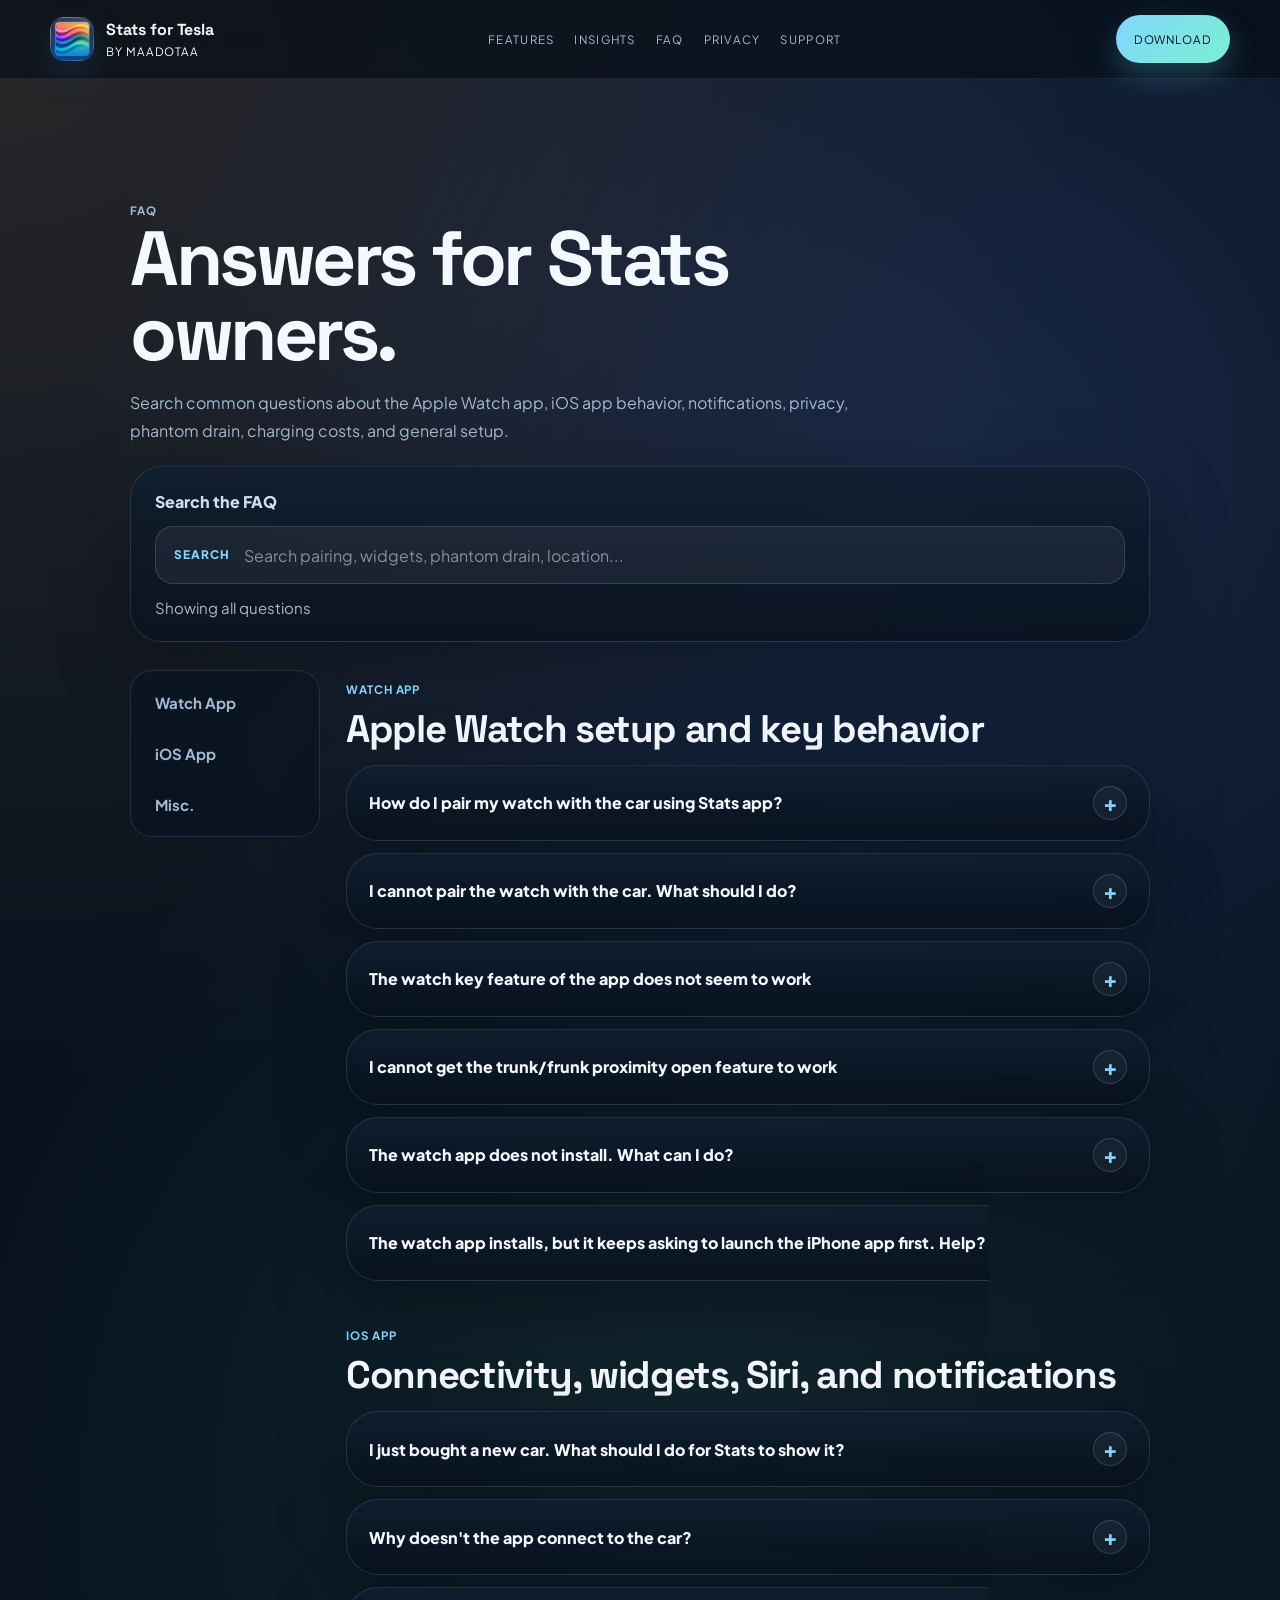
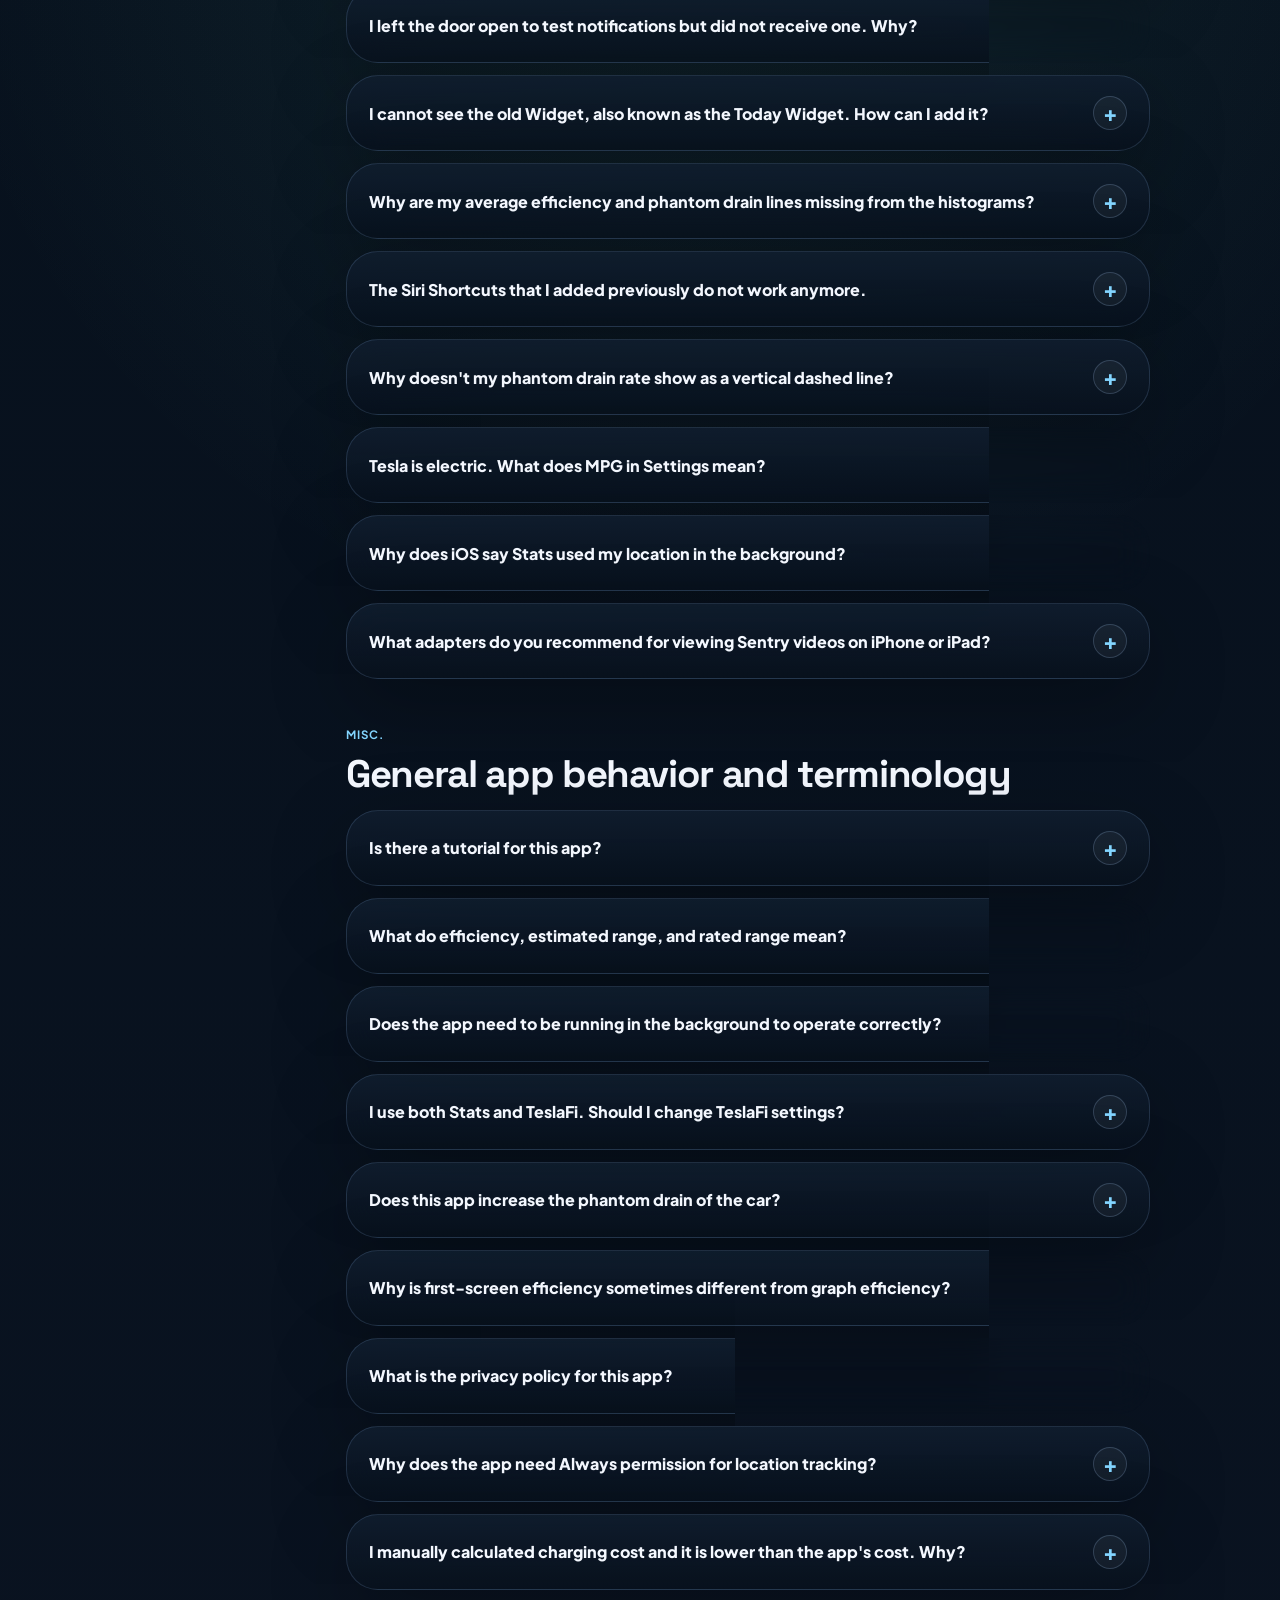
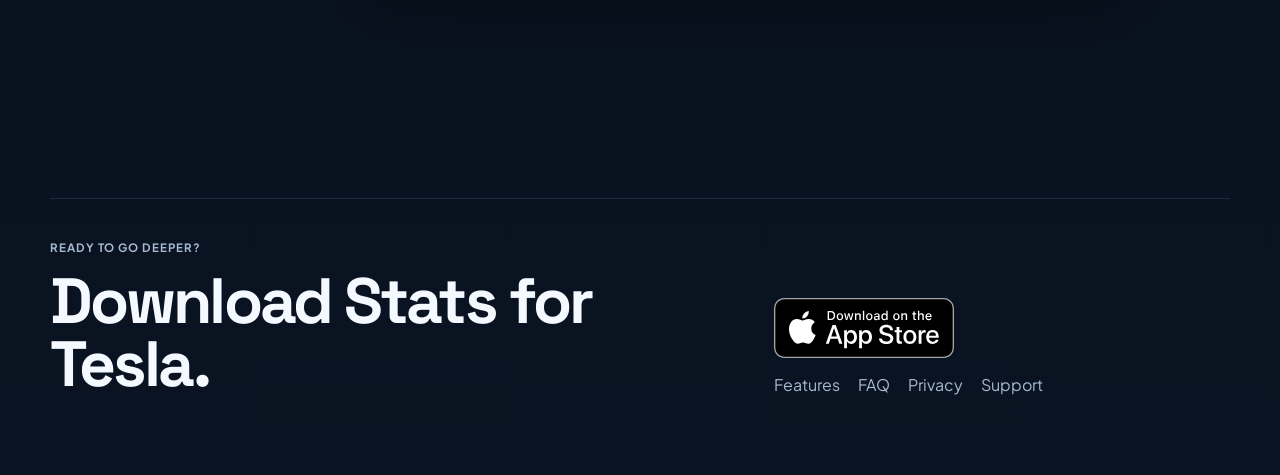
==== faq/index.html @ 4f445f71 "faq" ====
<!DOCTYPE html>
<html lang="en">
<head>
  <meta charset="UTF-8">
  <meta name="viewport" content="width=device-width, initial-scale=1.0">
  <title>Stats for Tesla | FAQ</title>
  <meta name="description" content="Search frequently asked questions for Stats for Tesla, including Apple Watch pairing, iOS app behavior, notifications, privacy, phantom drain, and charging calculations.">
  <meta name="theme-color" content="#09111f">
  <meta property="og:title" content="Stats for Tesla FAQ">
  <meta property="og:description" content="Answers to common questions about Stats for Tesla.">
  <meta property="og:type" content="website">
  <meta property="og:image" content="/assets/icons/app-icon-1024.png">
  <meta property="og:url" content="https://www.getstatsapp.com/faq/">
  <link rel="preconnect" href="https://fonts.googleapis.com">
  <link rel="preconnect" href="https://fonts.gstatic.com" crossorigin>
  <link href="https://fonts.googleapis.com/css2?family=Plus+Jakarta+Sans:wght@400;500;600;700;800&family=Space+Grotesk:wght@500;700&display=swap" rel="stylesheet">
  <link rel="icon" href="/favicon.ico?v=20260420" sizes="any">
  <link rel="shortcut icon" href="/favicon.ico?v=20260420" type="image/x-icon">
  <link rel="icon" type="image/png" sizes="32x32" href="/favicon-32x32.png?v=20260420">
  <link rel="apple-touch-icon" href="/apple-touch-icon.png?v=20260420">
  <link rel="manifest" href="/site.webmanifest">
  <link rel="stylesheet" href="/styles.css">
</head>
<body>
  <a class="skip-link" href="#main">Skip to content</a>

  <header class="site-header">
    <div class="container header-inner">
      <a class="brand" href="/" aria-label="Stats for Tesla home">
        <img src="/assets/icons/app-icon-1024.png" alt="Stats for Tesla app icon" width="44" height="44">
        <span>
          <strong>Stats for Tesla</strong>
          <small>by Maadotaa</small>
        </span>
      </a>

      <nav class="site-nav" aria-label="Primary">
        <a href="/#features">Features</a>
        <a href="/#insights">Insights</a>
        <a href="/faq/" aria-current="page">FAQ</a>
        <a href="/privacy/">Privacy</a>
        <a href="/support/">Support</a>
      </nav>

      <a class="download-chip" href="https://itunes.apple.com/app/id1191100729" target="_blank" rel="noreferrer">
        Download
      </a>
    </div>
  </header>

  <main class="subpage-main faq-page" id="main">
    <section class="section section-compact">
      <div class="container narrow">
        <div class="subpage-hero faq-hero reveal">
          <p class="eyebrow">FAQ</p>
          <h1>Answers for Stats owners.</h1>
          <p>Search common questions about the Apple Watch app, iOS app behavior, notifications, privacy, phantom drain, charging costs, and general setup.</p>
        </div>

        <section class="faq-search-card glass-card reveal" aria-label="Search frequently asked questions">
          <label class="faq-search-label" for="faq-search">Search the FAQ</label>
          <div class="faq-search-field">
            <span aria-hidden="true">Search</span>
            <input id="faq-search" type="search" placeholder="Search pairing, widgets, phantom drain, location..." autocomplete="off">
          </div>
          <p class="faq-search-status" data-faq-status aria-live="polite">Showing all questions</p>
        </section>

        <div class="faq-layout">
          <aside class="faq-categories reveal" aria-label="FAQ categories">
            <a href="#watch-app">Watch App</a>
            <a href="#ios-app">iOS App</a>
            <a href="#misc">Misc.</a>
          </aside>

          <div class="faq-sections">
            <section class="faq-section reveal" id="watch-app" data-faq-section>
              <div class="faq-section-heading">
                <p class="eyebrow">Watch App</p>
                <h2>Apple Watch setup and key behavior</h2>
              </div>

              <article class="faq-item glass-card" data-faq-item>
                <button class="faq-question" type="button" aria-expanded="false">
                  <span>How do I pair my watch with the car using Stats app?</span>
                </button>
                <div class="faq-answer">
                  <ol>
                    <li>Launch Stats app on your watch.</li>
                    <li>Select your car on the screen that shows your car image.</li>
                    <li>Tap <strong>WatchKey Settings</strong>.</li>
                    <li>Tap <strong>Pair Watch With Car</strong>.</li>
                    <li>Follow the instructions on your watch. It will ask you to tap the Key Card.</li>
                    <li>Confirm the pairing on the car console.</li>
                  </ol>
                  <p>If pairing is successful, you should see a Bluetooth icon at the top of the control screen on your watch. Once paired, the watch can unlock the car and let you drive it when you pull the door handle.</p>
                  <p>If you see <strong>Bluetooth unsupported</strong> while pairing, restart your watch and tap <strong>Pair Watch With Car</strong> again.</p>
                </div>
              </article>

              <article class="faq-item glass-card" data-faq-item>
                <button class="faq-question" type="button" aria-expanded="false">
                  <span>I cannot pair the watch with the car. What should I do?</span>
                </button>
                <div class="faq-answer">
                  <p>Tap <strong>Watch Key Settings</strong>. If you see <strong>Bluetooth unsupported</strong>, restart the watch, then tap <strong>Pair Watch With Car</strong> and follow the watch instructions to complete pairing.</p>
                </div>
              </article>

              <article class="faq-item glass-card" data-faq-item>
                <button class="faq-question" type="button" aria-expanded="false">
                  <span>The watch key feature of the app does not seem to work</span>
                </button>
                <div class="faq-answer">
                  <p>If you do not see the Bluetooth icon at the top of the watch control screen, try these steps and stop once the icon appears:</p>
                  <ol>
                    <li>Remove the app from the background on your watch, then launch it again. To remove it from the background, double-click the Digital Crown and swipe left on the app.</li>
                    <li>Restart the watch.</li>
                    <li>If the Bluetooth icon still does not appear, unpair the watch from the car and pair it again. Remove the key associated with the watch before attempting to pair again.</li>
                  </ol>
                </div>
              </article>

              <article class="faq-item glass-card" data-faq-item>
                <button class="faq-question" type="button" aria-expanded="false">
                  <span>I cannot get the trunk/frunk proximity open feature to work</span>
                </button>
                <div class="faq-answer">
                  <p>First, make sure the watch is paired with the car properly. If they are paired, you should see a Bluetooth icon at the top of the watch control screen.</p>
                  <p>If you do not see the Bluetooth icon, restart your watch and try again. If the icon still does not show up, pair the watch again using the instructions in this FAQ.</p>
                  <p>Once you see the Bluetooth icon, add the trunk/frunk proximity complication to your watch face.</p>
                  <p>To test the feature, lock the car and move about 15 to 20 feet away. Tap the complication, then approach the car. The trunk or frunk should open when you get close.</p>
                </div>
              </article>

              <article class="faq-item glass-card" data-faq-item>
                <button class="faq-question" type="button" aria-expanded="false">
                  <span>The watch app does not install. What can I do?</span>
                </button>
                <div class="faq-answer">
                  <p>The watch app requires at least watchOS 9.</p>
                  <p>If you are running watchOS 9 or higher and the Stats watch app does not show up in the list of apps in the Watch app on your iPhone, restart your iPhone and try again.</p>
                </div>
              </article>

              <article class="faq-item glass-card" data-faq-item>
                <button class="faq-question" type="button" aria-expanded="false">
                  <span>The watch app installs, but it keeps asking to launch the iPhone app first. Help?</span>
                </button>
                <div class="faq-answer">
                  <p>Perform these actions in order:</p>
                  <ol>
                    <li>Restart the iPhone.</li>
                    <li>Delete the app from iPhone.</li>
                    <li>Install the app from the App Store.</li>
                    <li>Launch the app on iPhone and wait for it to connect to the car.</li>
                    <li>Wait for the app icon to show up on the watch, then tap it to launch the watch app.</li>
                    <li>If the watch says <strong>Launch the app on iPhone...</strong>, remove the iPhone app from the background and relaunch it.</li>
                    <li>Wait for the watch to connect to the car and show your car name, range, and state of charge.</li>
                    <li>Add complications if desired.</li>
                  </ol>
                </div>
              </article>
            </section>

            <section class="faq-section reveal" id="ios-app" data-faq-section>
              <div class="faq-section-heading">
                <p class="eyebrow">iOS App</p>
                <h2>Connectivity, widgets, Siri, and notifications</h2>
              </div>

              <article class="faq-item glass-card" data-faq-item>
                <button class="faq-question" type="button" aria-expanded="false">
                  <span>I just bought a new car. What should I do for Stats to show it?</span>
                </button>
                <div class="faq-answer">
                  <p>Stats automatically picks up cars linked to your account. If Stats does not show all cars in your account but the Tesla app does, log out from Stats in the Settings tab, then log back in.</p>
                  <p>If you sold your old car, you can remove it from your Tesla account by visiting Tesla's website.</p>
                </div>
              </article>

              <article class="faq-item glass-card" data-faq-item>
                <button class="faq-question" type="button" aria-expanded="false">
                  <span>Why doesn't the app connect to the car?</span>
                </button>
                <div class="faq-answer">
                  <p>First verify that the Tesla app can connect to the car.</p>
                  <p>If the Tesla app cannot connect either, verify that the car has internet connectivity. Rebooting the car typically fixes the issue when the car does not have internet connectivity.</p>
                  <p>If the Tesla app can connect but Stats cannot, log out from Stats in the Settings tab, then log back in.</p>
                </div>
              </article>

              <article class="faq-item glass-card" data-faq-item>
                <button class="faq-question" type="button" aria-expanded="false">
                  <span>I left the door open to test notifications but did not receive one. Why?</span>
                </button>
                <div class="faq-answer">
                  <p>The app checks doors and trunks when you arrive somewhere and periodically after that, roughly every 30 minutes. Notifications are issued only if you are not in the car.</p>
                  <p>For example, if you open a door while the car is parked in your garage, you may not receive a notification immediately. The same applies to unlock notifications.</p>
                  <p>Make sure location permission is set to <strong>Always</strong> for Stats in the Settings app. This allows the app to detect arrival events.</p>
                </div>
              </article>

              <article class="faq-item glass-card" data-faq-item>
                <button class="faq-question" type="button" aria-expanded="false">
                  <span>I cannot see the old Widget, also known as the Today Widget. How can I add it?</span>
                </button>
                <div class="faq-answer">
                  <p>Add the Today Widget associated with Stats. If the Stats Widget does not show up in the list, reboot your iPhone. If it still does not show up, delete and reinstall the app.</p>
                  <p>Your data will be preserved, but you may need to re-enter settings such as the price of electricity.</p>
                </div>
              </article>

              <article class="faq-item glass-card" data-faq-item>
                <button class="faq-question" type="button" aria-expanded="false">
                  <span>Why are my average efficiency and phantom drain lines missing from the histograms?</span>
                </button>
                <div class="faq-answer">
                  <p>To compute a meaningful average for efficiency and phantom drain rate, the app needs at least 10 data points. Once enough data has been collected, the vertical lines on the histograms will show up automatically.</p>
                  <p>Also make sure the related setting switch in the app is enabled.</p>
                </div>
              </article>

              <article class="faq-item glass-card" data-faq-item>
                <button class="faq-question" type="button" aria-expanded="false">
                  <span>The Siri Shortcuts that I added previously do not work anymore.</span>
                </button>
                <div class="faq-answer">
                  <p>Delete the Siri Shortcuts associated with Stats and add them again. Use the Shortcuts app to remove existing shortcuts.</p>
                </div>
              </article>

              <article class="faq-item glass-card" data-faq-item>
                <button class="faq-question" type="button" aria-expanded="false">
                  <span>Why doesn't my phantom drain rate show as a vertical dashed line?</span>
                </button>
                <div class="faq-answer">
                  <p>The vertical dashed line representing your average phantom drain rate appears automatically once the app has collected at least 10 phantom-drain data points.</p>
                </div>
              </article>

              <article class="faq-item glass-card" data-faq-item>
                <button class="faq-question" type="button" aria-expanded="false">
                  <span>Tesla is electric. What does MPG in Settings mean?</span>
                </button>
                <div class="faq-answer">
                  <p>The MPG value and price of gas entered in Settings are used only to compute cost savings in the first bar chart on the second tab of the app.</p>
                  <p>For each charging session, Stats estimates the difference between the cost of adding equivalent range to your Tesla and to a gas car with the MPG you specify.</p>
                </div>
              </article>

              <article class="faq-item glass-card" data-faq-item>
                <button class="faq-question" type="button" aria-expanded="false">
                  <span>Why does iOS say Stats used my location in the background?</span>
                </button>
                <div class="faq-answer">
                  <p>Stats uses iOS arrival detection to check door and trunk status shortly after you arrive somewhere. This requires the <strong>Always Allow</strong> location permission.</p>
                  <p>This has virtually no impact on iPhone battery consumption, and your actual location is not stored anywhere: not on a server and not even on your phone.</p>
                </div>
              </article>

              <article class="faq-item glass-card" data-faq-item>
                <button class="faq-question" type="button" aria-expanded="false">
                  <span>What adapters do you recommend for viewing Sentry videos on iPhone or iPad?</span>
                </button>
                <div class="faq-answer">
                  <p>Any USB to Lightning adapter recognized by iOS should work with the app.</p>
                  <p>If your storage device is a large SSD, it may need to be powered. In that case, an Apple Camera Adapter is recommended. You do not need external power if you are using a USB drive, SD card, or the USB drive provided by Tesla.</p>
                </div>
              </article>
            </section>

            <section class="faq-section reveal" id="misc" data-faq-section>
              <div class="faq-section-heading">
                <p class="eyebrow">Misc.</p>
                <h2>General app behavior and terminology</h2>
              </div>

              <article class="faq-item glass-card" data-faq-item>
                <button class="faq-question" type="button" aria-expanded="false">
                  <span>Is there a tutorial for this app?</span>
                </button>
                <div class="faq-answer">
                  <p>Yes. For an in-depth overview of app features, watch these videos:</p>
                  <ul>
                    <li><a href="https://youtu.be/4RrVQq24ia0" target="_blank" rel="noreferrer">Stats for Tesla overview video</a></li>
                    <li><a href="https://youtu.be/iP-u-Fy6S9k" target="_blank" rel="noreferrer">Additional Stats for Tesla tutorial</a></li>
                  </ul>
                  <p>Short videos about recent features are also available from Maadotaa.</p>
                </div>
              </article>

              <article class="faq-item glass-card" data-faq-item>
                <button class="faq-question" type="button" aria-expanded="false">
                  <span>What do efficiency, estimated range, and rated range mean?</span>
                </button>
                <div class="faq-answer">
                  <p>Rated range is the range Tesla considers typical. Estimated range is computed from your driving habits and temperature, so it is intended to be closer to the actual range you may get.</p>
                  <p>Efficiency is the ratio of estimated range to rated range. It can be greater than 100%, which simply means you drive more conservatively than Tesla's typical assumption.</p>
                </div>
              </article>

              <article class="faq-item glass-card" data-faq-item>
                <button class="faq-question" type="button" aria-expanded="false">
                  <span>Does the app need to be running in the background to operate correctly?</span>
                </button>
                <div class="faq-answer">
                  <p>No. You do not need to launch the app or keep it running in the background. When needed, iOS automatically launches the app in the background for a few seconds, then suspends it.</p>
                  <p><strong>Background App Refresh</strong> must be enabled for the app to collect data.</p>
                </div>
              </article>

              <article class="faq-item glass-card" data-faq-item>
                <button class="faq-question" type="button" aria-expanded="false">
                  <span>I use both Stats and TeslaFi. Should I change TeslaFi settings?</span>
                </button>
                <div class="faq-answer">
                  <p>In TeslaFi settings, set <strong>Idle Time Before Trying to Sleep</strong> to 10 minutes.</p>
                </div>
              </article>

              <article class="faq-item glass-card" data-faq-item>
                <button class="faq-question" type="button" aria-expanded="false">
                  <span>Does this app increase the phantom drain of the car?</span>
                </button>
                <div class="faq-answer">
                  <p>No. One of the main goals of Stats is to avoid affecting the car's range. The app was designed and tested so phantom drain remains unchanged with Stats installed.</p>
                  <p>iOS bundles background requests from apps to save iPhone battery. This can also bundle requests from the Tesla app and Stats so the car is not woken more than necessary.</p>
                  <p>The phantom-drain histogram in the app also shows that Stats users experience a low phantom drain rate.</p>
                </div>
              </article>

              <article class="faq-item glass-card" data-faq-item>
                <button class="faq-question" type="button" aria-expanded="false">
                  <span>Why is first-screen efficiency sometimes different from graph efficiency?</span>
                </button>
                <div class="faq-answer">
                  <p>The efficiency shown on the first screen is measured over about 10 miles. The efficiency values shown in the graph with orange dots are measured over 50, 200, or 500 miles.</p>
                </div>
              </article>

              <article class="faq-item glass-card" data-faq-item>
                <button class="faq-question" type="button" aria-expanded="false">
                  <span>What is the privacy policy for this app?</span>
                </button>
                <div class="faq-answer">
                  <p>You can read the privacy policy at <a href="/privacy/">getstatsapp.com/privacy</a>.</p>
                </div>
              </article>

              <article class="faq-item glass-card" data-faq-item>
                <button class="faq-question" type="button" aria-expanded="false">
                  <span>Why does the app need Always permission for location tracking?</span>
                </button>
                <div class="faq-answer">
                  <p>The <strong>Always</strong> permission lets Stats detect when you arrive at a location so it can check door and trunk status and send a notification if a door, trunk, or frunk is left open.</p>
                  <p>The <strong>Always</strong> permission does not mean the app constantly tracks your location.</p>
                </div>
              </article>

              <article class="faq-item glass-card" data-faq-item>
                <button class="faq-question" type="button" aria-expanded="false">
                  <span>I manually calculated charging cost and it is lower than the app's cost. Why?</span>
                </button>
                <div class="faq-answer">
                  <p>The app takes charger efficiency into account, around 85%. To add X kWh of energy to the car, you need to pull X divided by charger efficiency from the wall.</p>
                </div>
              </article>
            </section>
          </div>
        </div>

        <section class="faq-empty glass-card" data-faq-empty hidden>
          <h2>No matching questions</h2>
          <p>Try a broader search, or contact support and include the feature, screen, and Tesla model involved.</p>
          <a class="primary-button" href="mailto:apps@maadotaa.com?subject=need%20help%20with%20Stats%20for%20Tesla">Email Support</a>
        </section>
      </div>
    </section>
  </main>

  <footer class="site-footer">
    <div class="container footer-grid">
      <div>
        <p class="eyebrow">Ready to go deeper?</p>
        <h2>Download Stats for Tesla.</h2>
      </div>
      <div class="footer-actions">
        <a class="badge-link" href="https://itunes.apple.com/app/id1191100729" target="_blank" rel="noreferrer" aria-label="Download Stats for Tesla on the App Store">
          <img src="/assets/badges/app-store-badge.svg" alt="Download on the App Store" width="180" height="60">
        </a>
        <nav class="footer-links" aria-label="Footer">
          <a href="/#features">Features</a>
          <a href="/faq/">FAQ</a>
          <a href="/privacy/">Privacy</a>
          <a href="/support/">Support</a>
        </nav>
      </div>
    </div>
  </footer>

  <script src="/script.js"></script>
</body>
</html>
---- styles.css ----
:root {
  --bg: #07111d;
  --bg-soft: #0d1827;
  --panel: rgba(14, 26, 40, 0.76);
  --panel-strong: rgba(10, 20, 33, 0.9);
  --panel-border: rgba(154, 199, 255, 0.16);
  --text: #f4f8ff;
  --muted: #a5bad2;
  --muted-strong: #d2deee;
  --accent: #83d5ff;
  --accent-2: #79f0d0;
  --accent-3: #ffad76;
  --accent-4: #6a8dff;
  --shadow: 0 24px 80px rgba(0, 0, 0, 0.28);
  --radius-xl: 32px;
  --radius-lg: 24px;
  --radius-md: 18px;
  --container: min(1180px, calc(100vw - 40px));
}

*,
*::before,
*::after {
  box-sizing: border-box;
}

html {
  scroll-behavior: smooth;
}

body {
  margin: 0;
  min-width: 320px;
  font-family: "Plus Jakarta Sans", sans-serif;
  color: var(--text);
  background:
    radial-gradient(circle at top left, rgba(255, 175, 118, 0.14), transparent 28%),
    radial-gradient(circle at 75% 12%, rgba(105, 141, 255, 0.18), transparent 26%),
    radial-gradient(circle at 55% 40%, rgba(117, 240, 208, 0.09), transparent 34%),
    linear-gradient(180deg, #06111d 0%, #07111d 40%, #0a1321 100%);
}

img {
  max-width: 100%;
  display: block;
}

img[data-zoomable="true"] {
  cursor: zoom-in;
}

a {
  color: inherit;
  text-decoration: none;
}

button,
a {
  -webkit-tap-highlight-color: transparent;
}

.skip-link {
  position: absolute;
  left: 16px;
  top: -48px;
  z-index: 100;
  padding: 10px 14px;
  border-radius: 12px;
  background: #fff;
  color: #08111d;
}

.skip-link:focus {
  top: 16px;
}

.container {
  width: var(--container);
  margin: 0 auto;
}

.narrow {
  width: min(900px, calc(100vw - 40px));
}

.site-header {
  position: sticky;
  top: 0;
  z-index: 20;
  backdrop-filter: blur(18px);
  background: rgba(5, 12, 20, 0.62);
  border-bottom: 1px solid rgba(140, 179, 221, 0.12);
}

.header-inner {
  display: flex;
  align-items: center;
  justify-content: space-between;
  gap: 24px;
  min-height: 78px;
}

.brand {
  display: inline-flex;
  align-items: center;
  gap: 12px;
}

.brand img {
  border-radius: 14px;
  box-shadow: 0 12px 30px rgba(28, 70, 120, 0.35);
}

.brand span {
  display: grid;
  gap: 4px;
}

.brand strong {
  font-family: "Space Grotesk", sans-serif;
  font-size: 1rem;
}

.brand small,
.site-nav,
.download-chip,
.eyebrow,
.feature-kicker,
.stat-label {
  letter-spacing: 0.08em;
  text-transform: uppercase;
}

.brand small,
.site-nav a,
.download-chip,
.eyebrow,
.feature-kicker,
.stat-label {
  font-size: 0.72rem;
}

.site-nav {
  display: flex;
  align-items: center;
  gap: 20px;
  color: var(--muted);
}

.site-nav a:hover,
.site-nav a:focus-visible,
.footer-links a:hover,
.footer-links a:focus-visible {
  color: #fff;
}

.download-chip,
.secondary-action,
.primary-button {
  display: inline-flex;
  align-items: center;
  justify-content: center;
  min-height: 48px;
  padding: 0 18px;
  border-radius: 999px;
  transition: transform 180ms ease, background-color 180ms ease, border-color 180ms ease, box-shadow 180ms ease;
}

.header-app-store {
  display: inline-flex;
  align-items: center;
  justify-content: center;
  transition: transform 180ms ease, opacity 180ms ease;
}

.header-app-store img {
  display: block;
  width: 148px;
  height: auto;
}

.download-chip {
  color: #09111f;
  background: linear-gradient(135deg, var(--accent) 0%, var(--accent-2) 100%);
  box-shadow: 0 12px 30px rgba(105, 230, 255, 0.24);
}

.secondary-action,
.primary-button {
  border: 1px solid rgba(137, 190, 255, 0.24);
  color: var(--text);
  background: rgba(255, 255, 255, 0.03);
}

.primary-button {
  background: linear-gradient(135deg, rgba(123, 215, 255, 0.18), rgba(121, 240, 208, 0.12));
}

.download-chip:hover,
.download-chip:focus-visible,
.header-app-store:hover,
.header-app-store:focus-visible,
.secondary-action:hover,
.secondary-action:focus-visible,
.primary-button:hover,
.primary-button:focus-visible,
.badge-link:hover,
.badge-link:focus-visible {
  transform: translateY(-2px);
}

.section {
  position: relative;
  padding: 92px 0;
}

.section-compact {
  padding: 64px 0;
}

.section-dark {
  background:
    linear-gradient(180deg, rgba(7, 18, 30, 0.45), rgba(8, 17, 29, 0.86)),
    radial-gradient(circle at 10% 20%, rgba(105, 141, 255, 0.08), transparent 28%);
}

.hero {
  overflow: clip;
  padding-top: 34px;
  padding-bottom: 78px;
}

.hero-backdrop {
  position: absolute;
  inset: -8% 0 auto;
  height: 760px;
  background:
    radial-gradient(circle at 12% 22%, rgba(255, 173, 118, 0.22), transparent 22%),
    radial-gradient(circle at 75% 20%, rgba(122, 240, 208, 0.16), transparent 22%),
    radial-gradient(circle at 65% 10%, rgba(107, 141, 255, 0.23), transparent 18%);
  pointer-events: none;
}

.hero-grid {
  position: relative;
  display: grid;
  grid-template-columns: 1.05fr 0.95fr;
  gap: 56px;
  align-items: start;
}

.hero-copy {
  padding-top: 6px;
}

.hero-copy h1,
.section-heading h2,
.site-footer h2 {
  margin: 0;
  font-family: "Space Grotesk", sans-serif;
  line-height: 0.98;
  letter-spacing: -0.045em;
}

.hero-copy h1 {
  max-width: 10ch;
  font-size: clamp(3.2rem, 8vw, 6.4rem);
}

.hero-text,
.section-heading p,
.intro-copy p,
.privacy-card p,
.support-card p,
.hero-stat-card p,
.feature-card p,
.insight-card p,
.pillar p,
.spotlight p,
.site-footer p {
  color: var(--muted);
  line-height: 1.72;
}

.hero-text {
  max-width: 62ch;
  margin: 24px 0 0;
  font-size: 1.05rem;
}

.hero-actions {
  display: flex;
  align-items: center;
  gap: 16px;
  margin-top: 28px;
  flex-wrap: wrap;
}

.badge-link img {
  width: 180px;
  height: auto;
}

.trust-points {
  display: grid;
  grid-template-columns: repeat(2, minmax(0, 1fr));
  gap: 14px 16px;
  margin: 28px 0 0;
  padding: 0;
  list-style: none;
}

.trust-points li,
.feature-card li {
  position: relative;
  padding-left: 18px;
  color: var(--muted-strong);
}

.trust-points li::before,
.feature-card li::before {
  content: "";
  position: absolute;
  left: 0;
  top: 0.72em;
  width: 8px;
  height: 8px;
  border-radius: 999px;
  background: linear-gradient(135deg, var(--accent), var(--accent-2));
  box-shadow: 0 0 18px rgba(131, 213, 255, 0.5);
}

.hero-device-stack {
  position: relative;
  min-height: 620px;
}

.hero-device {
  position: absolute;
  overflow: hidden;
  border-radius: 42px;
  border: 1px solid rgba(186, 219, 255, 0.18);
  box-shadow: var(--shadow);
  background: linear-gradient(180deg, rgba(19, 31, 46, 0.94), rgba(9, 18, 29, 0.94));
}

.hero-device img {
  width: 100%;
  height: 100%;
  object-fit: cover;
}

.hero-video-shell {
  position: absolute;
  top: 18px;
  left: 22px;
  right: 22px;
  bottom: 0;
  overflow: hidden;
  border-radius: 42px;
  border: 1px solid rgba(186, 219, 255, 0.18);
  box-shadow: var(--shadow);
  display: flex;
  align-items: center;
  justify-content: center;
  background:
    radial-gradient(circle at top, rgba(124, 215, 255, 0.08), transparent 28%),
    linear-gradient(180deg, rgba(19, 31, 46, 0.96), rgba(9, 18, 29, 0.96));
}

.hero-video {
  width: 100%;
  height: 100%;
  object-fit: contain;
  object-position: center center;
  background: #09111f;
}

.hero-device-main {
  top: 20px;
  right: 36px;
  width: min(290px, 48vw);
}

.hero-device-secondary {
  left: 0;
  bottom: 96px;
  width: min(260px, 44vw);
}

.hero-stat-card {
  position: relative;
  margin-top: 22px;
  margin-left: auto;
  width: min(360px, 100%);
  z-index: 1;
}

.hero-support-card {
  margin-top: 42px;
}

.hero-support-card h3 {
  margin: 0 0 10px;
  font-family: "Space Grotesk", sans-serif;
  font-size: 1.5rem;
  line-height: 1.08;
  letter-spacing: -0.03em;
}

.subpage-main {
  padding: 40px 0 96px;
}

.subpage-hero {
  margin-bottom: 22px;
}

.subpage-hero h1 {
  margin: 0;
  font-family: "Space Grotesk", sans-serif;
  font-size: clamp(2.8rem, 6vw, 4.8rem);
  line-height: 0.98;
  letter-spacing: -0.045em;
}

.subpage-hero p {
  max-width: 62ch;
  margin: 18px 0 0;
  color: var(--muted);
  line-height: 1.72;
}

.subpage-grid {
  display: grid;
  gap: 22px;
}

.subpage-card h2 {
  margin: 0 0 14px;
  font-family: "Space Grotesk", sans-serif;
  font-size: clamp(1.8rem, 3vw, 2.6rem);
  line-height: 1.04;
  letter-spacing: -0.035em;
}

.subpage-card p {
  color: var(--muted);
  line-height: 1.72;
}

.subpage-card p:last-child {
  margin-bottom: 0;
}

.subpage-back {
  margin-top: 18px;
}

.faq-page .narrow {
  width: min(1020px, calc(100vw - 40px));
}

.faq-hero {
  max-width: 860px;
}

.faq-search-card {
  display: grid;
  gap: 14px;
  padding: 24px;
  margin-bottom: 28px;
}

.faq-search-label {
  color: var(--muted-strong);
  font-weight: 800;
}

.faq-search-field {
  display: grid;
  grid-template-columns: auto 1fr;
  gap: 12px;
  align-items: center;
  min-height: 58px;
  padding: 0 18px;
  border: 1px solid rgba(170, 209, 255, 0.18);
  border-radius: 18px;
  background: rgba(255, 255, 255, 0.055);
}

.faq-search-field span {
  color: var(--accent);
  font-size: 0.74rem;
  font-weight: 800;
  letter-spacing: 0.08em;
  line-height: 1;
  text-transform: uppercase;
}

.faq-search-field input {
  width: 100%;
  min-width: 0;
  border: 0;
  outline: 0;
  background: transparent;
  color: var(--text);
  font: inherit;
}

.faq-search-field input::placeholder {
  color: rgba(210, 222, 238, 0.58);
}

.faq-search-status {
  margin: 0;
  color: var(--muted);
  font-size: 0.94rem;
}

.faq-layout {
  display: grid;
  grid-template-columns: 190px minmax(0, 1fr);
  gap: 26px;
  align-items: start;
}

.faq-categories {
  position: sticky;
  top: 104px;
  display: grid;
  gap: 8px;
  padding: 10px;
  border: 1px solid rgba(170, 209, 255, 0.14);
  border-radius: 22px;
  background: rgba(9, 20, 34, 0.62);
  backdrop-filter: blur(16px);
}

.faq-categories a {
  padding: 12px 14px;
  border-radius: 14px;
  color: var(--muted);
  font-size: 0.94rem;
  font-weight: 700;
}

.faq-categories a:hover,
.faq-categories a:focus-visible {
  color: var(--text);
  background: rgba(255, 255, 255, 0.06);
}

.faq-sections {
  display: grid;
  gap: 36px;
}

.faq-section {
  scroll-margin-top: 110px;
}

.faq-section-heading {
  margin-bottom: 16px;
}

.faq-section-heading h2,
.faq-empty h2 {
  margin: 0;
  font-family: "Space Grotesk", sans-serif;
  font-size: clamp(1.7rem, 3vw, 2.5rem);
  line-height: 1.04;
  letter-spacing: -0.035em;
}

.faq-item {
  overflow: hidden;
  border-radius: 22px;
}

.faq-item + .faq-item {
  margin-top: 12px;
}

.faq-question {
  display: grid;
  grid-template-columns: 1fr auto;
  gap: 18px;
  align-items: center;
  width: 100%;
  min-height: 68px;
  padding: 20px 22px;
  border: 0;
  background: transparent;
  color: var(--text);
  font: inherit;
  font-weight: 800;
  line-height: 1.34;
  text-align: left;
  cursor: pointer;
}

.faq-question::after {
  content: "+";
  display: grid;
  place-items: center;
  width: 34px;
  height: 34px;
  border: 1px solid rgba(170, 209, 255, 0.2);
  border-radius: 999px;
  color: var(--accent);
  background: rgba(255, 255, 255, 0.045);
  font-size: 1.35rem;
  line-height: 1;
}

.faq-item.is-open .faq-question::after {
  content: "-";
}

.faq-answer {
  display: none;
  padding: 0 22px 24px;
  color: var(--muted);
  line-height: 1.72;
}

.faq-item.is-open .faq-answer,
.faq-item.is-filter-open .faq-answer {
  display: block;
}

.faq-answer p {
  margin: 0 0 14px;
}

.faq-answer p:last-child {
  margin-bottom: 0;
}

.faq-answer ol,
.faq-answer ul {
  display: grid;
  gap: 10px;
  margin: 0 0 16px;
  padding-left: 1.2rem;
}

.faq-answer li {
  padding-left: 4px;
}

.faq-answer strong,
.faq-answer a {
  color: var(--muted-strong);
}

.faq-answer a {
  text-decoration: underline;
  text-decoration-color: rgba(131, 213, 255, 0.55);
  text-underline-offset: 4px;
}

.faq-item[hidden],
.faq-section[hidden],
.faq-empty[hidden] {
  display: none;
}

.faq-empty {
  padding: 28px;
  margin-top: 24px;
}

.faq-empty p {
  color: var(--muted);
  line-height: 1.72;
}

.hero-card-media {
  overflow: hidden;
  margin: -6px -6px 18px;
  border-radius: 24px;
  border: 1px solid rgba(186, 219, 255, 0.14);
  background: linear-gradient(180deg, rgba(12, 24, 37, 0.98), rgba(8, 17, 29, 0.98));
}

.hero-card-video {
  display: block;
  width: 100%;
  aspect-ratio: 1 / 1;
  object-fit: contain;
  background: #09111f;
}

.orb {
  position: absolute;
  border-radius: 999px;
  filter: blur(16px);
  opacity: 0.86;
}

.orb-a {
  top: 52px;
  left: 34px;
  width: 150px;
  height: 150px;
  background: rgba(255, 174, 115, 0.26);
}

.orb-b {
  right: 18px;
  bottom: 180px;
  width: 170px;
  height: 170px;
  background: rgba(111, 202, 255, 0.16);
}

.glass-card {
  background: linear-gradient(180deg, rgba(16, 30, 47, 0.86), rgba(8, 17, 29, 0.8));
  border: 1px solid var(--panel-border);
  border-radius: var(--radius-xl);
  box-shadow: var(--shadow);
  backdrop-filter: blur(18px);
}

.hero-stat-card,
.intro-band,
.privacy-card,
.support-card,
.reviews-card,
.insight-band,
.feature-card,
.insight-card,
.pillar,
.spotlight {
  padding: 28px;
}

.stat-label,
.eyebrow,
.feature-kicker {
  display: inline-block;
  color: var(--accent);
  font-weight: 700;
  margin-bottom: 12px;
}

.hero-stat-card strong,
.section-heading h2,
.feature-card h3,
.insight-card h3,
.pillar h3,
.spotlight h3,
.insight-band h3,
.site-footer h2 {
  font-family: "Space Grotesk", sans-serif;
}

.hero-stat-card strong,
.feature-card h3,
.insight-band h3,
.pillar h3,
.spotlight h3,
.insight-card h3 {
  display: block;
  margin-bottom: 10px;
  font-size: 1.5rem;
  line-height: 1.08;
  letter-spacing: -0.03em;
}

.section-heading {
  max-width: 760px;
  margin-bottom: 28px;
}

.section-heading h2,
.site-footer h2 {
  font-size: clamp(2.3rem, 5vw, 4.4rem);
}

.section-heading p {
  margin-top: 16px;
  max-width: 56ch;
}

.intro-band {
  display: grid;
  grid-template-columns: 0.95fr 1.05fr;
  gap: 32px;
  align-items: start;
}

.intro-band h2 {
  margin: 0;
  font-family: "Space Grotesk", sans-serif;
  font-size: clamp(2rem, 4vw, 3.4rem);
  line-height: 1.02;
  letter-spacing: -0.04em;
}

.intro-copy {
  display: grid;
  gap: 12px;
}

.feature-grid,
.insight-grid,
.pillars,
.spotlight-grid {
  display: grid;
  gap: 22px;
}

.feature-grid {
  grid-template-columns: repeat(12, minmax(0, 1fr));
}

.feature-card {
  grid-column: span 4;
  display: flex;
  flex-direction: column;
  gap: 18px;
  min-height: 100%;
}

.feature-card-large {
  grid-column: span 8;
  display: grid;
  grid-template-columns: 1.02fr 0.98fr;
  gap: 24px;
}

.dual-media {
  display: grid;
  grid-template-columns: repeat(2, minmax(0, 1fr));
  gap: 16px;
}

.dual-media-vertical {
  grid-template-columns: 1fr;
  align-content: start;
}

.dual-media img,
.feature-image,
.insight-card img,
.spotlight img,
.band-media img {
  width: 100%;
  border-radius: 22px;
  border: 1px solid rgba(180, 213, 250, 0.15);
  background: rgba(255, 255, 255, 0.03);
}

.feature-image {
  margin-top: auto;
  aspect-ratio: 4 / 3;
  object-fit: contain;
  object-position: center;
  padding: 12px;
  background:
    radial-gradient(circle at top, rgba(131, 213, 255, 0.06), transparent 34%),
    rgba(255, 255, 255, 0.02);
}

.feature-image-contain {
  object-fit: contain;
  background:
    radial-gradient(circle at top, rgba(131, 213, 255, 0.06), transparent 34%),
    rgba(255, 255, 255, 0.02);
}

.feature-media-stack {
  display: grid;
  gap: 16px;
  margin-top: auto;
}

.feature-video-embed {
  overflow: hidden;
  border-radius: 22px;
  border: 1px solid rgba(180, 213, 250, 0.15);
  background:
    radial-gradient(circle at top, rgba(131, 213, 255, 0.06), transparent 34%),
    rgba(255, 255, 255, 0.02);
  aspect-ratio: 16 / 9;
}

.feature-video-embed iframe {
  display: block;
  width: 100%;
  height: 100%;
  border: 0;
}

body.lightbox-open {
  overflow: hidden;
}

.image-lightbox {
  position: fixed;
  inset: 0;
  z-index: 80;
  display: grid;
  grid-template-rows: 1fr auto;
  padding: 0;
  background: rgba(2, 7, 13, 0.94);
  backdrop-filter: blur(20px);
  opacity: 0;
  visibility: hidden;
  pointer-events: none;
  transition: opacity 180ms ease, visibility 180ms ease;
}

.image-lightbox.is-open {
  opacity: 1;
  visibility: visible;
  pointer-events: auto;
}

.image-lightbox__dialog {
  position: relative;
  width: 100vw;
  height: 100vh;
  display: grid;
  grid-template-rows: 1fr auto;
  gap: 0;
  justify-items: stretch;
}

.image-lightbox__frame {
  width: 100%;
  height: 100%;
  overflow: hidden;
  display: grid;
  place-items: center;
  padding: 24px;
}

.image-lightbox__image {
  width: auto;
  max-width: 100%;
  max-height: 100%;
  object-fit: contain;
  border-radius: 0;
}

.image-lightbox__caption {
  max-width: min(1100px, calc(100vw - 48px));
  margin: 0 auto;
  padding: 0 24px 24px;
  color: var(--muted-strong);
  text-align: center;
  line-height: 1.6;
}

.image-lightbox__close {
  position: absolute;
  top: max(16px, env(safe-area-inset-top));
  right: max(16px, env(safe-area-inset-right));
  min-width: 52px;
  min-height: 52px;
  border: 1px solid rgba(186, 219, 255, 0.24);
  border-radius: 999px;
  background: rgba(7, 17, 29, 0.82);
  color: var(--text);
  font: inherit;
  cursor: pointer;
  z-index: 1;
}

.image-lightbox__close:hover,
.image-lightbox__close:focus-visible {
  transform: translateY(-1px);
}

.feature-card ul {
  display: grid;
  gap: 10px;
  padding: 0;
  margin: 18px 0 0;
  list-style: none;
}

.watch-collage {
  display: grid;
  grid-template-columns: repeat(2, minmax(0, 1fr));
  gap: 14px;
  align-items: start;
}

.watch-collage img {
  width: 100%;
  border-radius: 18px;
}

.insight-grid {
  grid-template-columns: repeat(2, minmax(0, 1fr));
}

.insight-card {
  display: grid;
  grid-template-columns: 220px 1fr;
  gap: 22px;
  align-items: center;
}

.insight-band {
  display: grid;
  grid-template-columns: 1.1fr 0.9fr;
  gap: 28px;
  align-items: center;
  margin-top: 22px;
}

.band-media {
  display: grid;
  grid-template-columns: repeat(2, minmax(0, 1fr));
  gap: 16px;
}

.pillars {
  grid-template-columns: repeat(3, minmax(0, 1fr));
}

.spotlight-grid {
  margin-top: 22px;
  grid-template-columns: repeat(2, minmax(0, 1fr));
}

.spotlight {
  display: grid;
  grid-template-columns: minmax(0, 260px) 1fr;
  gap: 22px;
  align-items: center;
}

.spotlight-media {
  display: grid;
  gap: 14px;
}

.spotlight-media img {
  width: 100%;
  border-radius: 20px;
}

.reviews-card {
  display: grid;
  grid-template-columns: minmax(0, 320px) 1fr;
  gap: 28px;
  align-items: center;
}

.reviews-card img {
  border-radius: 24px;
}

.reviews-quotes {
  display: grid;
  gap: 16px;
}

blockquote {
  margin: 0;
  padding: 22px 24px;
  border-radius: 22px;
  border: 1px solid rgba(180, 213, 250, 0.13);
  background: rgba(255, 255, 255, 0.03);
  color: var(--muted-strong);
  font-size: 1.05rem;
  line-height: 1.7;
}

.reviews-hero {
  display: grid;
  grid-template-columns: 1.05fr minmax(260px, 360px);
  gap: 28px;
  align-items: center;
  padding: 30px;
  margin-bottom: 22px;
  overflow: hidden;
}

.reviews-hero img {
  width: 100%;
  border-radius: 24px;
  background: rgba(255, 255, 255, 0.85);
}

.reviews-hero-copy {
  display: grid;
  gap: 14px;
  align-content: start;
  min-width: 0;
}

.reviews-hero-copy .feature-kicker {
  margin: 0;
}

.reviews-hero-copy h3 {
  margin: 0 0 12px;
  font-size: clamp(1.8rem, 3vw, 2.6rem);
  line-height: 1.04;
  letter-spacing: -0.035em;
}

.reviews-hero-copy p {
  margin: 0;
}

.reviews-hero-copy p:last-child {
  margin-bottom: 0;
}

.reviews-marquee {
  position: relative;
  overflow: hidden;
  mask-image: linear-gradient(90deg, transparent, #000 8%, #000 92%, transparent);
  -webkit-mask-image: linear-gradient(90deg, transparent, #000 8%, #000 92%, transparent);
}

.reviews-track {
  display: flex;
  gap: 18px;
  width: max-content;
  animation: marqueeReviews 88s linear infinite;
}

.reviews-marquee:hover .reviews-track,
.reviews-marquee:focus-within .reviews-track {
  animation-play-state: paused;
}

.review-tile {
  flex: 0 0 auto;
  width: min(420px, 78vw);
  padding: 12px;
  border-radius: 26px;
}

.review-tile img {
  width: 100%;
  border-radius: 18px;
}

@keyframes marqueeReviews {
  from {
    transform: translateX(0);
  }
  to {
    transform: translateX(calc(-50% - 9px));
  }
}

.privacy-card,
.support-card {
  font-size: 1.04rem;
}

.support-actions,
.footer-actions {
  display: flex;
  gap: 16px;
  align-items: center;
  flex-wrap: wrap;
}

.site-footer {
  padding: 48px 0 80px;
}

.footer-grid {
  display: flex;
  align-items: end;
  justify-content: space-between;
  gap: 28px;
  padding-top: 28px;
  border-top: 1px solid rgba(172, 203, 240, 0.12);
}

.footer-links {
  display: flex;
  flex-wrap: wrap;
  gap: 18px;
  color: var(--muted);
}

.reveal {
  opacity: 0;
  transform: translateY(28px);
  transition: opacity 700ms cubic-bezier(0.22, 1, 0.36, 1), transform 700ms cubic-bezier(0.22, 1, 0.36, 1);
}

.reveal.is-visible {
  opacity: 1;
  transform: translateY(0);
}

.float-slow {
  animation: bobSlow 7.5s ease-in-out infinite;
}

.float-fast {
  animation: bobFast 5.2s ease-in-out infinite;
}

@keyframes bobSlow {
  0%, 100% {
    transform: translate3d(0, 0, 0);
  }
  50% {
    transform: translate3d(0, -12px, 0);
  }
}

@keyframes bobFast {
  0%, 100% {
    transform: translate3d(0, 0, 0);
  }
  50% {
    transform: translate3d(0, -16px, 0);
  }
}

@media (max-width: 1100px) {
  .hero-grid,
  .intro-band,
  .insight-band,
  .reviews-card,
  .reviews-hero,
  .footer-grid,
  .spotlight {
    grid-template-columns: 1fr;
  }

  .feature-card,
  .feature-card-large {
    grid-column: span 12;
  }

  .feature-card-large {
    grid-template-columns: 1fr;
  }

  .pillars,
  .spotlight-grid,
  .insight-grid {
    grid-template-columns: 1fr;
  }

  .insight-card {
    grid-template-columns: 1fr;
  }

  .hero-device-stack {
    min-height: 560px;
  }

  .hero-video-shell {
    left: 0;
    right: 0;
  }

  .faq-layout {
    grid-template-columns: 1fr;
  }

  .faq-categories {
    position: static;
    grid-template-columns: repeat(3, minmax(0, 1fr));
  }

  .faq-categories a {
    text-align: center;
  }
}

@media (max-width: 800px) {
  .site-nav {
    display: none;
  }

  .header-inner {
    gap: 14px;
  }

  .brand {
    min-width: 0;
  }

  .brand span {
    gap: 2px;
  }

  .section {
    padding: 80px 0;
  }

  .section-compact {
    padding: 56px 0;
  }

  .header-inner {
    min-height: 70px;
  }

  .hero-grid {
    gap: 26px;
  }

  .hero {
    padding-top: 24px;
    padding-bottom: 64px;
  }

  .subpage-main {
    padding-top: 28px;
    padding-bottom: 80px;
  }

  .hero-copy h1 {
    max-width: none;
  }

  .hero-actions {
    display: grid;
    grid-template-columns: minmax(0, 220px) minmax(0, 1fr);
    width: 100%;
  }

  .secondary-action {
    min-height: 56px;
  }

  .trust-points,
  .dual-media,
  .band-media {
    grid-template-columns: 1fr;
  }

  .hero-device-stack {
    min-height: 500px;
  }

  .hero-stat-card {
    position: relative;
    width: 100%;
    margin-top: 28px;
  }

  .hero-card-video {
    aspect-ratio: 16 / 11;
  }

  .feature-card {
    gap: 16px;
  }

  .feature-image {
    aspect-ratio: 16 / 10;
  }

  .insight-card {
    gap: 18px;
  }

  .watch-collage {
    grid-template-columns: repeat(2, minmax(0, 1fr));
  }

  .faq-search-card {
    padding: 20px;
  }
}

@media (max-width: 560px) {
  .container,
  .narrow {
    width: min(100vw - 28px, 100%);
  }

  .faq-page .narrow {
    width: min(100vw - 28px, 100%);
  }

  .header-app-store img {
    width: 132px;
  }

  .brand strong {
    font-size: 0.94rem;
  }

  .brand small {
    font-size: 0.64rem;
  }

  .hero-copy h1 {
    font-size: 2.8rem;
  }

  .subpage-hero h1 {
    font-size: 2.35rem;
  }

  .hero-text {
    font-size: 0.98rem;
    line-height: 1.68;
  }

  .section-heading h2,
  .site-footer h2,
  .intro-band h2 {
    font-size: 2rem;
  }

  .hero-device-stack {
    min-height: 360px;
  }

  .hero-video-shell {
    top: 10px;
    border-radius: 30px;
  }

  .hero-actions {
    grid-template-columns: 1fr;
    gap: 12px;
  }

  .badge-link img {
    width: 174px;
  }

  .badge-link,
  .secondary-action {
    width: 100%;
    justify-content: center;
  }

  .hero-stat-card,
  .intro-band,
  .privacy-card,
  .support-card,
  .reviews-card,
  .insight-band,
  .feature-card,
  .insight-card,
  .pillar,
  .spotlight {
    padding: 22px;
  }

  .support-actions,
  .footer-actions {
    align-items: stretch;
  }

  .feature-card-large {
    gap: 18px;
  }

  .primary-button,
  .secondary-action {
    width: 100%;
  }

  .watch-collage,
  .feature-media.dual-media {
    grid-template-columns: 1fr;
  }

  .faq-categories {
    grid-template-columns: 1fr;
  }

  .faq-question {
    min-height: 64px;
    padding: 18px;
  }

  .faq-answer {
    padding: 0 18px 20px;
  }

  .trust-points {
    gap: 10px;
  }

  .feature-image,
  .watch-collage img,
  .dual-media img,
  .band-media img,
  .insight-card img,
  .reviews-hero img {
    border-radius: 18px;
  }

  .reviews-hero {
    padding: 22px;
    gap: 20px;
  }

  .reviews-hero-copy {
    gap: 12px;
  }

  .image-lightbox {
    padding: 0;
  }

  .image-lightbox__dialog {
    width: 100vw;
    height: 100vh;
  }

  .image-lightbox__frame {
    padding: 14px;
  }

  .image-lightbox__image {
    max-width: 100%;
    max-height: 100%;
  }

  .image-lightbox__caption {
    max-width: calc(100vw - 24px);
    padding: 0 12px 14px;
  }

  .review-tile {
    width: min(360px, 84vw);
  }
}

@media (prefers-reduced-motion: reduce) {
  html {
    scroll-behavior: auto;
  }

  *,
  *::before,
  *::after {
    animation: none !important;
    transition: none !important;
  }

  .reveal {
    opacity: 1;
    transform: none;
  }

  .reviews-track {
    animation: none;
  }
}
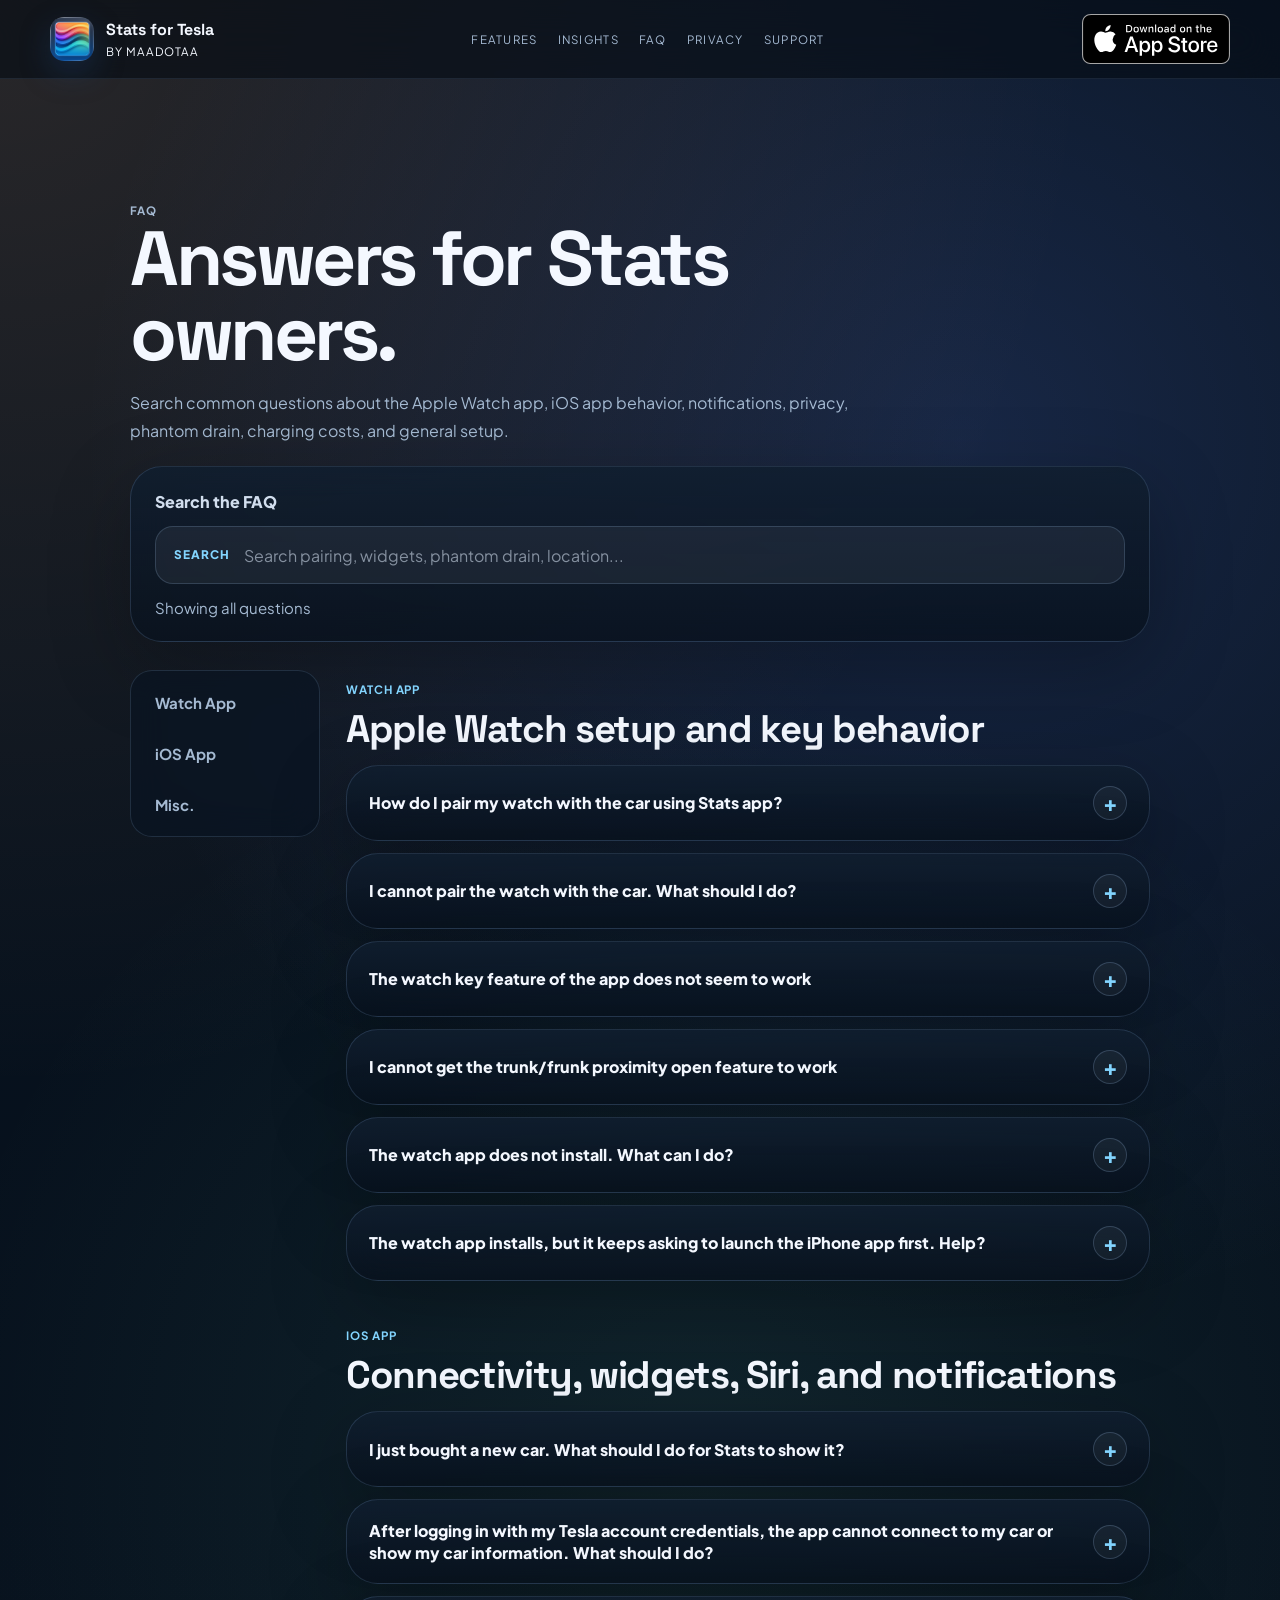
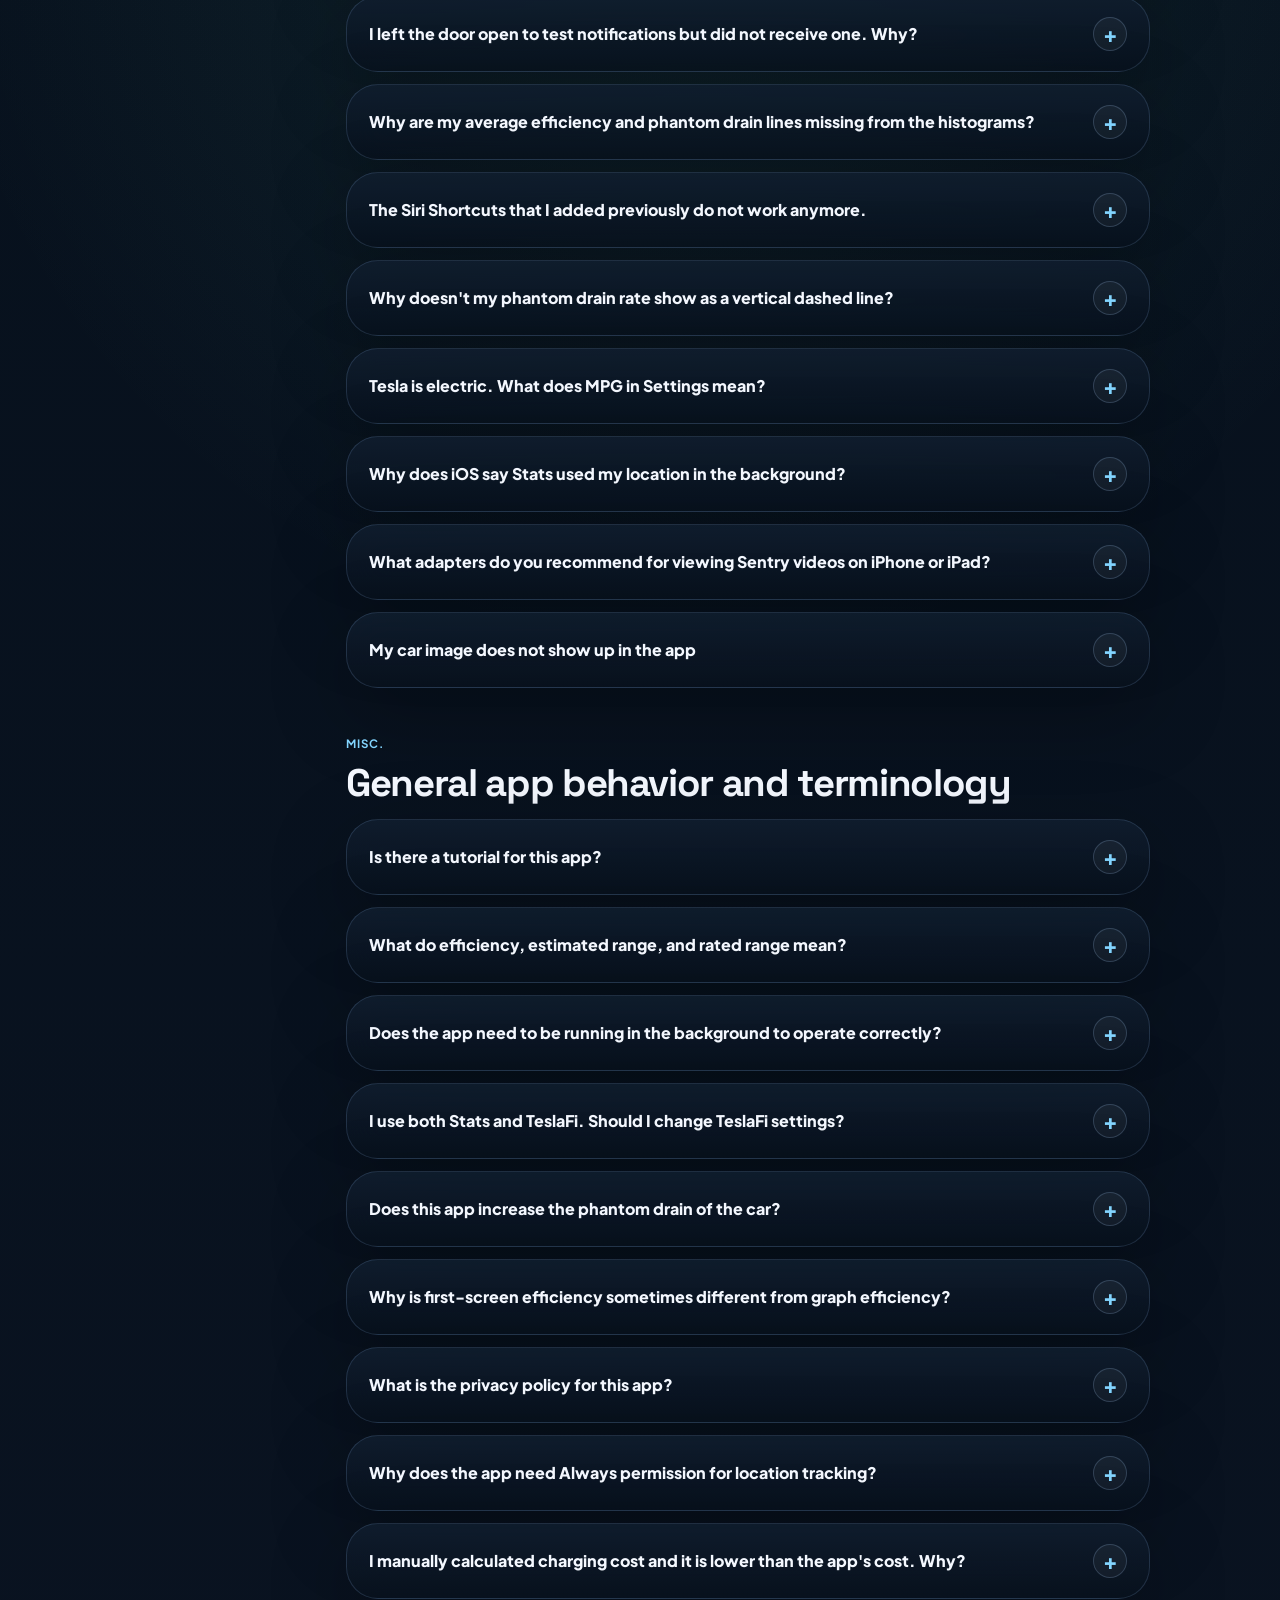
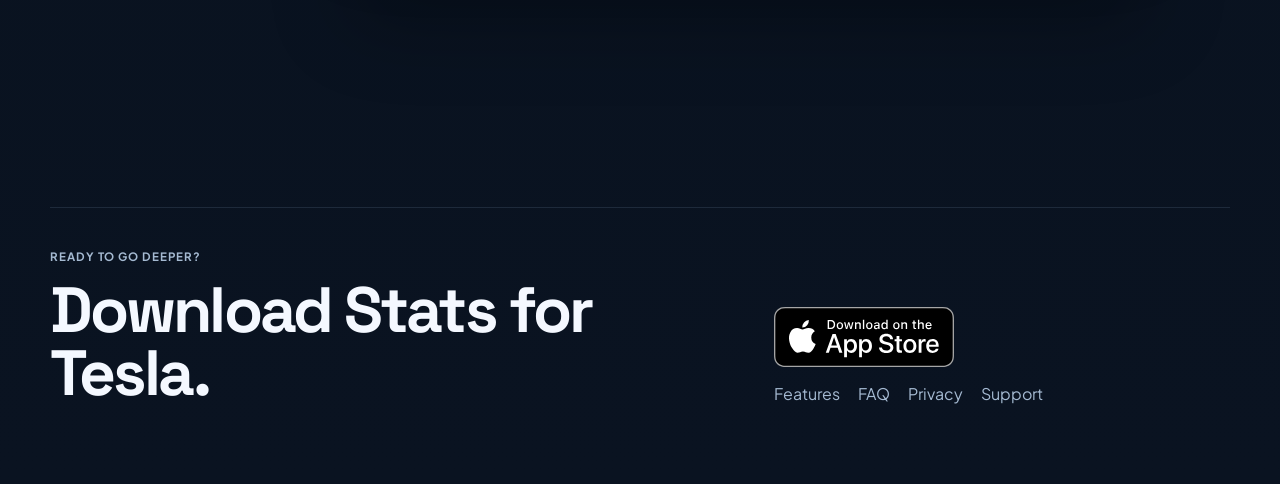
==== commit c6502081: "more FAQ" ====
--- a/faq/index.html
+++ b/faq/index.html
@@ -42,8 +42,8 @@
         <a href="/support/">Support</a>
       </nav>
 
-      <a class="download-chip" href="https://itunes.apple.com/app/id1191100729" target="_blank" rel="noreferrer">
-        Download
+      <a class="header-app-store" href="https://itunes.apple.com/app/id1191100729" target="_blank" rel="noreferrer" aria-label="Download Stats for Tesla on the App Store">
+        <img src="/assets/badges/app-store-badge.svg" alt="Download on the App Store" width="148" height="49">
       </a>
     </div>
   </header>
@@ -95,6 +95,16 @@
                   </ol>
                   <p>If pairing is successful, you should see a Bluetooth icon at the top of the control screen on your watch. Once paired, the watch can unlock the car and let you drive it when you pull the door handle.</p>
                   <p>If you see <strong>Bluetooth unsupported</strong> while pairing, restart your watch and tap <strong>Pair Watch With Car</strong> again.</p>
+                  <div class="faq-media faq-media-watch" aria-label="Watch pairing screenshots">
+                    <figure>
+                      <img src="/assets/faq/watch-pair-bluetooth-icon.png" alt="Stats watch control screen showing the Bluetooth icon after successful pairing">
+                      <figcaption>Bluetooth icon after pairing</figcaption>
+                    </figure>
+                    <figure>
+                      <img src="/assets/faq/watch-bluetooth-unsupported.png" alt="Apple Watch screen showing Bluetooth unsupported with a Pair Watch With Car button">
+                      <figcaption>Bluetooth unsupported prompt</figcaption>
+                    </figure>
+                  </div>
                 </div>
               </article>
 
@@ -104,6 +114,16 @@
                 </button>
                 <div class="faq-answer">
                   <p>Tap <strong>Watch Key Settings</strong>. If you see <strong>Bluetooth unsupported</strong>, restart the watch, then tap <strong>Pair Watch With Car</strong> and follow the watch instructions to complete pairing.</p>
+                  <div class="faq-media faq-media-watch" aria-label="Watch key pairing troubleshooting screenshots">
+                    <figure>
+                      <img src="/assets/faq/watch-key-settings.png" alt="Stats watch app screen with the WatchKey Settings button">
+                      <figcaption>WatchKey Settings</figcaption>
+                    </figure>
+                    <figure>
+                      <img src="/assets/faq/watch-bluetooth-unsupported.png" alt="Apple Watch screen showing Bluetooth unsupported with a Pair Watch With Car button">
+                      <figcaption>Restart if Bluetooth is unsupported</figcaption>
+                    </figure>
+                  </div>
                 </div>
               </article>
 
@@ -118,6 +138,12 @@
                     <li>Restart the watch.</li>
                     <li>If the Bluetooth icon still does not appear, unpair the watch from the car and pair it again. Remove the key associated with the watch before attempting to pair again.</li>
                   </ol>
+                  <div class="faq-media faq-media-watch" aria-label="Watch key Bluetooth status screenshot">
+                    <figure>
+                      <img src="/assets/faq/watch-pair-bluetooth-icon.png" alt="Stats watch control screen showing the Bluetooth status icon near the top">
+                      <figcaption>Look for the Bluetooth icon</figcaption>
+                    </figure>
+                  </div>
                 </div>
               </article>
 
@@ -130,6 +156,16 @@
                   <p>If you do not see the Bluetooth icon, restart your watch and try again. If the icon still does not show up, pair the watch again using the instructions in this FAQ.</p>
                   <p>Once you see the Bluetooth icon, add the trunk/frunk proximity complication to your watch face.</p>
                   <p>To test the feature, lock the car and move about 15 to 20 feet away. Tap the complication, then approach the car. The trunk or frunk should open when you get close.</p>
+                  <div class="faq-media faq-media-watch" aria-label="Trunk and frunk proximity setup screenshots">
+                    <figure>
+                      <img src="/assets/faq/watch-pair-bluetooth-icon.png" alt="Stats watch control screen showing the Bluetooth icon">
+                      <figcaption>Confirm the watch is connected</figcaption>
+                    </figure>
+                    <figure>
+                      <img src="/assets/faq/watch-proximity-complication.png" alt="Apple Watch face showing the Stats proximity complication circled">
+                      <figcaption>Add the proximity complication</figcaption>
+                    </figure>
+                  </div>
                 </div>
               </article>
 
@@ -181,12 +217,18 @@
 
               <article class="faq-item glass-card" data-faq-item>
                 <button class="faq-question" type="button" aria-expanded="false">
-                  <span>Why doesn't the app connect to the car?</span>
-                </button>
-                <div class="faq-answer">
-                  <p>First verify that the Tesla app can connect to the car.</p>
-                  <p>If the Tesla app cannot connect either, verify that the car has internet connectivity. Rebooting the car typically fixes the issue when the car does not have internet connectivity.</p>
-                  <p>If the Tesla app can connect but Stats cannot, log out from Stats in the Settings tab, then log back in.</p>
+                  <span>After logging in with my Tesla account credentials, the app cannot connect to my car or show my car information. What should I do?</span>
+                </button>
+                <div class="faq-answer">
+                  <p>If you have a legacy car, such as a Model S or Model X before 2021, enable third-party access for your car. On the vehicle touchscreen, go to <strong>Safety</strong> and enable <strong>Allow Third-Party App Data Streaming</strong>. Your data will not update until this is enabled.</p>
+                  <p>Also make sure you granted every permission that Stats requires. If even one permission was not granted when Stats showed the permissions list, Tesla may not provide the information the app needs to operate.</p>
+                  <p>If you are not sure whether all permissions were granted, open <a href="https://auth.tesla.com/user/revoke/consent?revoke_client_id=5c2ec72432e3-43e2-bbc3-06f816619cf5" target="_blank" rel="noreferrer">Tesla account permissions</a>, log in to your Tesla account, and make sure all boxes are checked.</p>
+                  <p>Finally, make sure your car is registered with Stats. If you are not sure whether you have done this before:</p>
+                  <ol>
+                    <li>Open the Tesla app and select your car if you have more than one Tesla.</li>
+                    <li>Go to the Settings tab in Stats.</li>
+                    <li>Tap <strong>Register with car</strong>.</li>
+                  </ol>
                 </div>
               </article>
 
@@ -203,21 +245,17 @@
 
               <article class="faq-item glass-card" data-faq-item>
                 <button class="faq-question" type="button" aria-expanded="false">
-                  <span>I cannot see the old Widget, also known as the Today Widget. How can I add it?</span>
-                </button>
-                <div class="faq-answer">
-                  <p>Add the Today Widget associated with Stats. If the Stats Widget does not show up in the list, reboot your iPhone. If it still does not show up, delete and reinstall the app.</p>
-                  <p>Your data will be preserved, but you may need to re-enter settings such as the price of electricity.</p>
-                </div>
-              </article>
-
-              <article class="faq-item glass-card" data-faq-item>
-                <button class="faq-question" type="button" aria-expanded="false">
                   <span>Why are my average efficiency and phantom drain lines missing from the histograms?</span>
                 </button>
                 <div class="faq-answer">
                   <p>To compute a meaningful average for efficiency and phantom drain rate, the app needs at least 10 data points. Once enough data has been collected, the vertical lines on the histograms will show up automatically.</p>
                   <p>Also make sure the related setting switch in the app is enabled.</p>
+                  <div class="faq-media faq-media-phone" aria-label="Stats app setting screenshot">
+                    <figure>
+                      <img src="/assets/faq/ios-today-widget-step-2.jpg" alt="Stats app settings screen showing the share data option for histograms enabled">
+                      <figcaption>Make sure sharing for histogram data is enabled</figcaption>
+                    </figure>
+                  </div>
                 </div>
               </article>
 
@@ -266,6 +304,21 @@
                 <div class="faq-answer">
                   <p>Any USB to Lightning adapter recognized by iOS should work with the app.</p>
                   <p>If your storage device is a large SSD, it may need to be powered. In that case, an Apple Camera Adapter is recommended. You do not need external power if you are using a USB drive, SD card, or the USB drive provided by Tesla.</p>
+                  <div class="faq-media" aria-label="Sentry video adapter photo">
+                    <figure>
+                      <img src="/assets/faq/ios-efficiency-setting.jpeg" alt="USB, Lightning, and Apple camera adapters connected to an iPhone for viewing Sentry videos">
+                      <figcaption>Example adapter setup for external storage</figcaption>
+                    </figure>
+                  </div>
+                </div>
+              </article>
+
+              <article class="faq-item glass-card" data-faq-item>
+                <button class="faq-question" type="button" aria-expanded="false">
+                  <span>My car image does not show up in the app</span>
+                </button>
+                <div class="faq-answer">
+                  <p>Go to <a href="https://www.tesla.com/" target="_blank" rel="noreferrer">Tesla.com</a> and log in to your account. Then open <a href="https://www.tesla.com/teslaaccount/oxp-bff-api/user-orders" target="_blank" rel="noreferrer">this Tesla account page</a> and email the text contents to <a href="mailto:apps@maadotaa.com?subject=need%20help%20with%20Stats%20for%20Tesla">apps@maadotaa.com</a>.</p>
                 </div>
               </article>
             </section>
--- a/styles.css
+++ b/styles.css
@@ -661,6 +661,47 @@
   text-underline-offset: 4px;
 }
 
+.faq-media {
+  display: grid;
+  grid-template-columns: repeat(auto-fit, minmax(180px, 1fr));
+  gap: 16px;
+  margin-top: 18px;
+}
+
+.faq-media-watch {
+  grid-template-columns: repeat(auto-fit, minmax(170px, 230px));
+}
+
+.faq-media-phone {
+  grid-template-columns: repeat(auto-fit, minmax(150px, 1fr));
+}
+
+.faq-media figure {
+  display: grid;
+  gap: 10px;
+  align-content: start;
+  margin: 0;
+  padding: 12px;
+  border: 1px solid rgba(170, 209, 255, 0.14);
+  border-radius: 18px;
+  background: rgba(255, 255, 255, 0.045);
+}
+
+.faq-media img {
+  width: 100%;
+  max-height: 420px;
+  object-fit: contain;
+  border-radius: 14px;
+  background: rgba(2, 8, 14, 0.34);
+}
+
+.faq-media figcaption {
+  color: var(--muted-strong);
+  font-size: 0.83rem;
+  font-weight: 700;
+  line-height: 1.45;
+}
+
 .faq-item[hidden],
 .faq-section[hidden],
 .faq-empty[hidden] {
